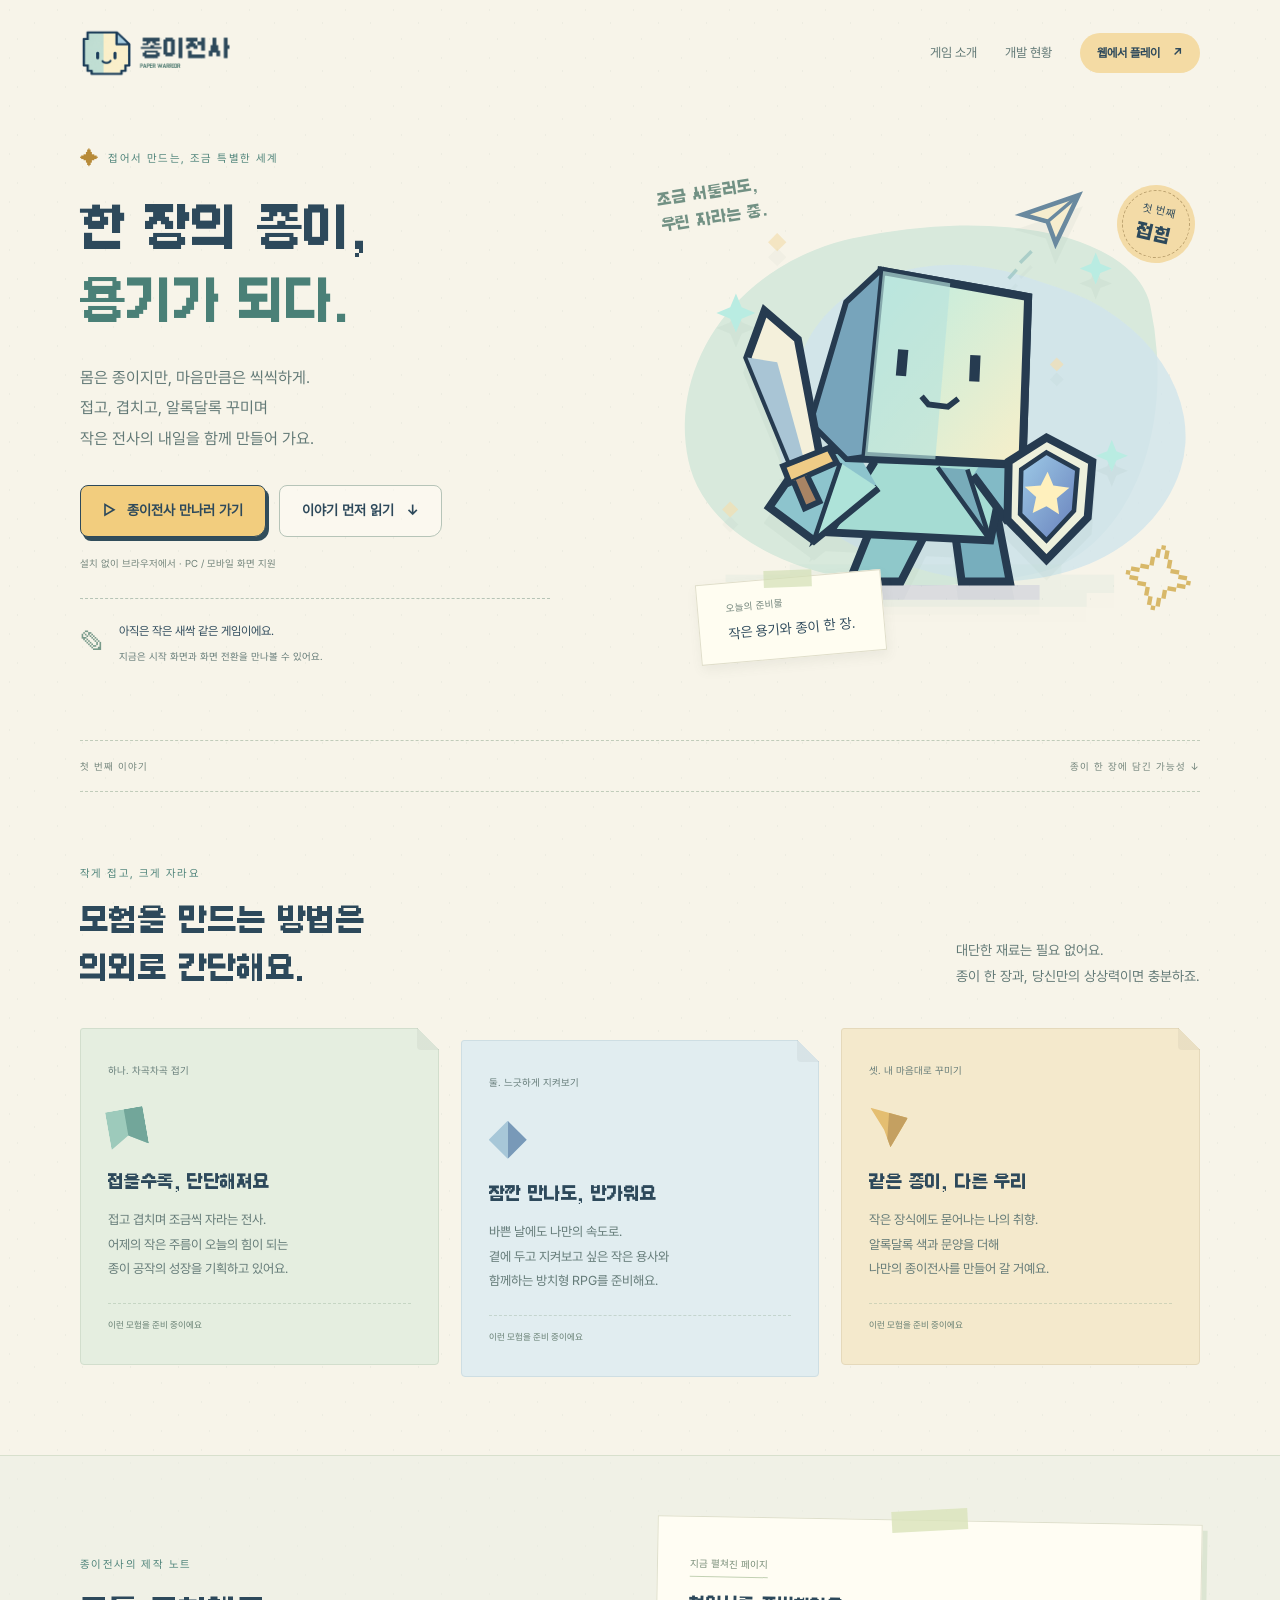
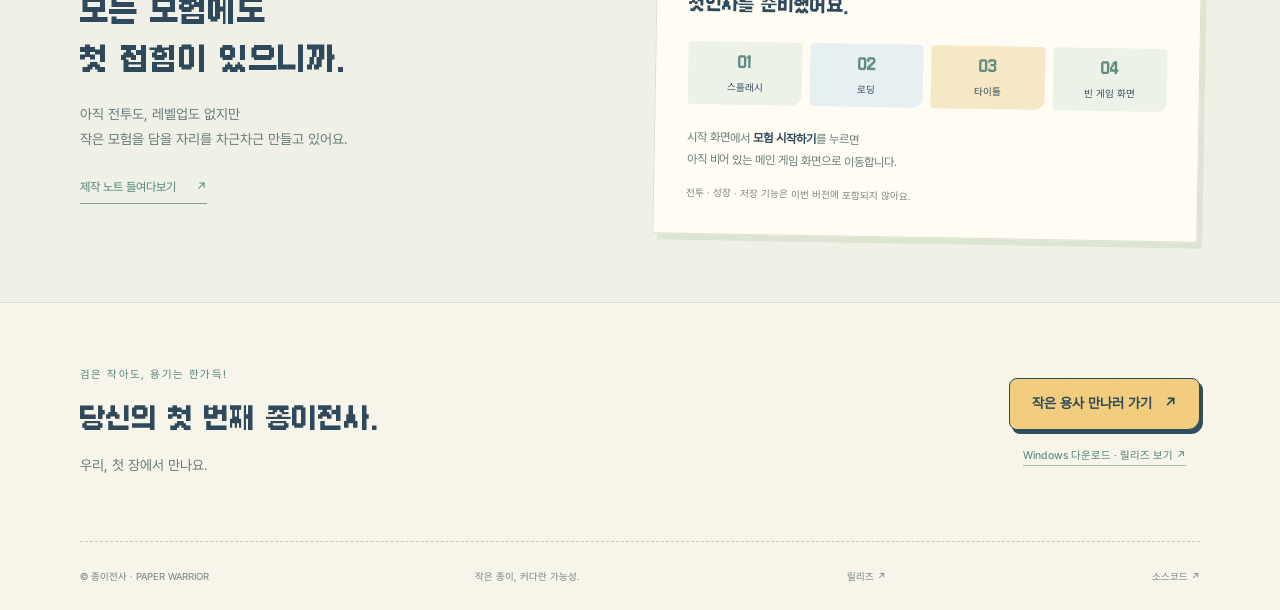
==== index.html @ 42afa76f "release: publish Paper Warrior v0.1.0 Co-authored-by: Copilot <223556219+Copilot@users.noreply.githu" ====
<!doctype html>
<html lang="ko">
<head>
  <meta charset="utf-8">
  <meta name="viewport" content="width=device-width, initial-scale=1">
  <meta name="description" content="한 장의 종이에서 시작되는 작은 전사의 커다란 모험. 웹 우선 방치형 RPG, 종이전사.">
  <meta name="theme-color" content="#f7f4e9">
  <title>종이전사 — 작은 종이, 커다란 모험</title>
  <link rel="icon" href="favicon.ico" sizes="any">
  <link rel="icon" href="assets/favicon_32.png" type="image/png" sizes="32x32">
  <link rel="apple-touch-icon" href="assets/apple_touch_icon.png">
  <link rel="stylesheet" href="site.css">
</head>
<body>
  <a class="skip-link" href="#main">본문으로 건너뛰기</a>
  <header class="site-header wrap">
    <a class="brand" href="./" aria-label="종이전사 홈">
      <img class="brand-logo" src="assets/logo_wordmark.png" width="704" height="224" alt="종이전사 · PAPER WARRIOR">
    </a>
    <nav aria-label="주 메뉴">
      <a href="#about">게임 소개</a>
      <a href="#development">개발 현황</a>
      <a class="button button-small button-outline" href="play.html">웹에서 플레이 <span aria-hidden="true">↗</span></a>
    </nav>
  </header>

  <main id="main">
    <section class="hero wrap" aria-labelledby="hero-title">
      <div class="hero-copy">
        <p class="eyebrow"><span class="paper-star" aria-hidden="true">✦</span> 접어서 만드는, 조금 특별한 세계</p>
        <h1 id="hero-title">한 장의 종이,<br><em>용기가 되다.</em></h1>
        <p class="hero-description">몸은 종이지만, 마음만큼은 씩씩하게.<br>접고, 겹치고, 알록달록 꾸미며<br>작은 전사의 내일을 함께 만들어 가요.</p>
        <div class="hero-actions">
          <a class="button button-primary" href="play.html"><span aria-hidden="true">▷</span> 종이전사 만나러 가기</a>
          <a class="button button-outline" href="#about">이야기 먼저 읽기 <span aria-hidden="true">↓</span></a>
        </div>
        <p class="micro-copy">설치 없이 브라우저에서 · PC / 모바일 화면 지원</p>
        <div class="prototype-callout">
          <span class="callout-symbol" aria-hidden="true">✎</span>
          <div><strong>아직은 작은 새싹 같은 게임이에요.</strong><p>지금은 시작 화면과 화면 전환을 만나볼 수 있어요.</p></div>
        </div>
      </div>

      <div class="hero-visual" aria-label="종이전사의 첫 번째 모험">
        <div class="paper-cloud cloud-mint" aria-hidden="true"></div>
        <div class="paper-cloud cloud-blue" aria-hidden="true"></div>
        <span class="hero-handwriting">조금 서툴러도,<br>우린 자라는 중.</span>
        <span class="chapter-sticker">첫 번째<br><strong>접힘</strong></span>
        <img class="hero-art" src="assets/warrior_key_art.svg" width="480" height="420" alt="작은 검과 별 방패를 든 민트색 종이전사" fetchpriority="high">
        <div class="warrior-note"><span>오늘의 준비물</span><strong>작은 용기와 종이 한 장.</strong></div>
        <span class="hero-scribble" aria-hidden="true">✧</span>
      </div>
    </section>

    <div class="chapter-divider wrap" aria-hidden="true"><span>첫 번째 이야기</span><span>종이 한 장에 담긴 가능성 ↓</span></div>

    <section class="section wrap" id="about" aria-labelledby="about-title">
      <div class="section-heading">
        <div><p class="eyebrow">작게 접고, 크게 자라요</p><h2 id="about-title">모험을 만드는 방법은<br>의외로 간단해요.</h2></div>
        <p>대단한 재료는 필요 없어요.<br>종이 한 장과, 당신만의 상상력이면 충분하죠.</p>
      </div>
      <div class="feature-grid">
        <article class="feature-card"><span class="feature-number">하나. 차곡차곡 접기</span><div class="fold-icon fold-one" aria-hidden="true"></div><h3>접을수록, 단단해져요</h3><p>접고 겹치며 조금씩 자라는 전사.<br>어제의 작은 주름이 오늘의 힘이 되는<br>종이 공작의 성장을 기획하고 있어요.</p><span class="planned-label">이런 모험을 준비 중이에요</span></article>
        <article class="feature-card"><span class="feature-number">둘. 느긋하게 지켜보기</span><div class="fold-icon fold-two" aria-hidden="true"></div><h3>잠깐 만나도, 반가워요</h3><p>바쁜 날에도 나만의 속도로.<br>곁에 두고 지켜보고 싶은 작은 용사와<br>함께하는 방치형 RPG를 준비해요.</p><span class="planned-label">이런 모험을 준비 중이에요</span></article>
        <article class="feature-card"><span class="feature-number">셋. 내 마음대로 꾸미기</span><div class="fold-icon fold-three" aria-hidden="true"></div><h3>같은 종이, 다른 우리</h3><p>작은 장식에도 묻어나는 나의 취향.<br>알록달록 색과 문양을 더해<br>나만의 종이전사를 만들어 갈 거예요.</p><span class="planned-label">이런 모험을 준비 중이에요</span></article>
      </div>
    </section>

    <section class="development-section" id="development" aria-labelledby="development-title">
      <div class="wrap development-grid">
        <div><p class="eyebrow">종이전사의 제작 노트</p><h2 id="development-title">모든 모험에도<br>첫 접힘이 있으니까.</h2><p class="muted">아직 전투도, 레벨업도 없지만<br>작은 모험을 담을 자리를 차근차근 만들고 있어요.</p><a class="text-link" href="https://github.com/socra710/paper_warrior">제작 노트 들여다보기 <span aria-hidden="true">↗</span></a></div>
        <div class="development-card">
          <span class="small-tag">지금 펼쳐진 페이지</span>
          <h3>첫인사를 준비했어요.</h3>
          <ol class="screen-flow"><li><span>01</span>스플래시</li><li><span>02</span>로딩</li><li><span>03</span>타이틀</li><li><span>04</span>빈 게임 화면</li></ol>
          <p>시작 화면에서 <strong>모험 시작하기</strong>를 누르면<br>아직 비어 있는 메인 게임 화면으로 이동합니다.</p>
          <p class="development-note">전투 · 성장 · 저장 기능은 이번 버전에 포함되지 않아요.</p>
        </div>
      </div>
    </section>

    <section class="closing wrap" aria-labelledby="closing-title">
      <div><p class="eyebrow">검은 작아도, 용기는 한가득!</p><h2 id="closing-title">당신의 첫 번째 종이전사.</h2><p class="muted">우리, 첫 장에서 만나요.</p></div>
      <div class="closing-actions"><a class="button button-primary" href="play.html">작은 용사 만나러 가기 <span aria-hidden="true">↗</span></a><a class="download-link" href="https://github.com/socra710/paper_warrior_releases/releases">Windows 다운로드 · 릴리즈 보기 ↗</a></div>
    </section>
  </main>
  <footer class="site-footer wrap"><span>© 종이전사 · PAPER WARRIOR</span><span>작은 종이, 커다란 가능성.</span><a href="https://github.com/socra710/paper_warrior_releases/releases">릴리즈 <span aria-hidden="true">↗</span></a><a href="https://github.com/socra710/paper_warrior">소스코드 <span aria-hidden="true">↗</span></a></footer>
</body>
</html>
---- site.css ----
@font-face {
  font-family: Pretendard;
  src: url("assets/Pretendard-Regular.otf") format("opentype");
  font-display: swap;
}

@font-face {
  font-family: Galmuri;
  src: url("assets/Galmuri11-Bold.ttf") format("truetype");
  font-display: swap;
}

:root {
  color-scheme: light;
  --background: #f7f4e9;
  --surface: #fffdf5;
  --line: #cfdbcd;
  --ink: #2d495b;
  --mint: #4a8077;
  --mint-paper: #cce4d8;
  --sky: #d3e6ee;
  --honey: #f2cd7e;
  --muted: #627976;
  --faint: #71837a;
}

* { box-sizing: border-box; }
html { scroll-behavior: smooth; scroll-padding-top: 32px; }
body { margin: 0; background-color: var(--background); background-image: url("data:image/svg+xml,%3Csvg xmlns='http://www.w3.org/2000/svg' width='48' height='48'%3E%3Cpath d='M9 10h1m24 13h1M17 39h1' stroke='%237b9585' stroke-opacity='.16'/%3E%3C/svg%3E"); color: var(--ink); font: 15px/1.8 Pretendard, sans-serif; }
a { color: inherit; text-decoration: none; }
button { font: inherit; }
a, button { -webkit-tap-highlight-color: transparent; }
a:focus-visible, button:focus-visible { outline: 3px solid #477c83; outline-offset: 5px; }
img { display: block; max-width: 100%; }
h1, h2, h3, p { margin: 0; }
h1, h2, .brand strong { font-family: Galmuri, monospace; font-weight: normal; }
em { color: var(--mint); font-style: normal; }
strong { font-weight: 600; }
.wrap { width: min(1120px, calc(100% - 64px)); margin-inline: auto; }
.skip-link { position: absolute; top: -80px; left: 16px; z-index: 20; padding: 8px 16px; background: var(--honey); color: var(--ink); }
.skip-link:focus { top: 8px; }
.site-header { min-height: 106px; display: flex; justify-content: space-between; align-items: center; gap: 24px; }
.brand { display: inline-flex; align-items: center; gap: 11px; line-height: 1.4; }
.brand-logo { width: 166px; height: auto; }
.brand-mark { width: 43px; height: 45px; display: grid; place-items: center; background: #d2e8dd; border-radius: 12px 3px 12px 3px; transform: rotate(-7deg); }
.brand-mark svg { width: 37px; height: 37px; }
.brand strong { display: block; font-size: 22px; letter-spacing: -.5px; }
.brand small { display: block; font-size: 8px; color: var(--muted); letter-spacing: 2px; margin-top: 5px; }
nav { display: flex; align-items: center; gap: 28px; font-size: 13px; color: var(--muted); }
nav a:hover, .text-link:hover, .site-footer a:hover { color: var(--ink); }
.button { display: inline-flex; justify-content: center; align-items: center; gap: 12px; min-height: 52px; padding: 12px 22px; border: 1.5px solid var(--ink); border-radius: 8px 8px 12px 8px; font-size: 14px; font-weight: 600; line-height: 1.5; transition: background .16s, transform .16s; }
.button:hover { transform: translateY(-2px) rotate(-1deg); }
.button-primary { background: var(--honey); color: var(--ink); box-shadow: 3px 4px 0 #314d5b; }
.button-primary:hover { background: #ffdfa0; }
.button-outline { border-color: #b6c4b8; background: #fffdf580; color: var(--ink); }
.button-outline:hover { background: #e7eee0; }
.button-small { min-height: 40px; padding: 9px 16px; font-size: 12px; background: #f4dba4; border-color: transparent; box-shadow: none; border-radius: 24px; }
.hero { min-height: 634px; display: grid; grid-template-columns: 1fr 1.06fr; align-items: center; gap: 52px; padding-block: 36px 68px; }
.eyebrow { color: var(--mint); font-size: 11px; letter-spacing: 1.4px; display: flex; align-items: center; gap: 8px; line-height: 1.8; }
.paper-star { color: #b78a38; font-size: 19px; line-height: 1; }
.status-dot { display: inline-block; flex: 0 0 5px; width: 5px; height: 5px; background: var(--mint); }
h1 { margin-top: 24px; font-size: clamp(35px, 3.8vw, 52px); line-height: 1.5; letter-spacing: -2px; }
.hero-description { margin-top: 24px; color: var(--muted); font-size: 16px; line-height: 1.9; }
.hero-actions { display: flex; gap: 13px; margin-top: 31px; flex-wrap: wrap; }
.micro-copy { color: var(--faint); font-size: 10px; margin-top: 17px; }
.prototype-callout { display: flex; align-items: center; gap: 13px; border-top: 1px dashed #b6c4b6; padding: 18px 0 0; margin-top: 26px; max-width: 470px; }
.callout-symbol { font-size: 26px; color: #799b8b; }
.prototype-callout strong { font-size: 12px; font-weight: 400; }
.prototype-callout p { font-size: 10px; color: var(--muted); margin-top: 3px; }
.hero-visual { position: relative; min-height: 490px; display: flex; align-items: center; justify-content: center; isolation: isolate; }
.paper-cloud { position: absolute; z-index: -1; }
.cloud-mint { width: 88%; height: 73%; top: 14%; left: 6%; background: #d8e9dc; border-radius: 43% 57% 35% 65% / 50% 35% 65% 50%; transform: rotate(-12deg); }
.cloud-blue { width: 72%; height: 62%; top: 23%; right: 3%; background: #d1e5ed; border-radius: 52% 48% 62% 38%; transform: rotate(18deg); opacity: .8; }
.hero-art { position: relative; width: 108%; max-width: 560px; height: auto; filter: drop-shadow(0 15px 0 #708f7910); margin-top: 20px; }
.hero-handwriting { position: absolute; top: 23px; left: 9px; font-family: Galmuri, monospace; font-size: 15px; color: #729184; transform: rotate(-9deg); line-height: 1.7; }
.chapter-sticker { position: absolute; z-index: 1; right: 5px; top: 28px; width: 78px; height: 78px; border-radius: 50%; background: #f3dba7; outline: 1px dashed #bca26f; outline-offset: -6px; display: flex; flex-direction: column; align-items: center; justify-content: center; font-size: 11px; line-height: 1.6; transform: rotate(13deg); }
.chapter-sticker strong { font: 18px Galmuri, monospace; margin-top: 2px; }
.warrior-note { position: absolute; bottom: -1px; left: 48px; background: #fffdf1; padding: 15px 28px; box-shadow: 1px 5px 12px #64705e15; transform: rotate(-5deg); border: 1px solid #e0decb; }
.warrior-note::before { content: ""; position: absolute; top: -8px; left: calc(50% - 24px); width: 48px; height: 17px; background: #d2dfb6b0; transform: rotate(3deg); }
.warrior-note span { display: block; font-size: 10px; color: var(--faint); margin-bottom: 4px; }
.warrior-note strong { font-size: 14px; font-weight: 400; }
.hero-scribble { position: absolute; bottom: 13px; right: 5px; font-size: 70px; color: #d8b869; transform: rotate(10deg); }
.chapter-divider { display: flex; justify-content: space-between; padding-block: 16px; border-block: 1px dashed #c1ccba; color: var(--faint); font-size: 10px; letter-spacing: 1px; }
.section { padding-block: 72px 90px; }
.section-heading { display: flex; justify-content: space-between; align-items: end; gap: 30px; margin-bottom: 35px; }
h2 { font-size: 30px; line-height: 1.6; margin-top: 13px; letter-spacing: -1px; }
.section-heading > p { font-size: 14px; color: var(--muted); padding-bottom: 4px; }
.feature-grid { display: grid; grid-template-columns: repeat(3, 1fr); gap: 22px; }
.feature-card { position: relative; padding: 27px; background: #e5eee0; border: 1px solid #d2decd; border-radius: 3px 22px 4px 4px; }
.feature-card:nth-child(2) { background: #e1edf0; border-color: #cedee3; transform: translateY(12px); }
.feature-card:nth-child(3) { background: #f4e9cc; border-color: #e5d9bb; }
.feature-card::after { content: ""; position: absolute; right: -1px; top: -1px; width: 22px; height: 22px; background: linear-gradient(45deg, #0000000b 50%, var(--background) 51%); border-radius: 0 0 0 4px; }
.feature-number { font-size: 10px; color: var(--muted); }
.fold-icon { width: 38px; height: 38px; margin: 26px 0 22px; background: #9dcabb; clip-path: polygon(0 0, 100% 0, 100% 100%, 50% 70%, 0 100%); box-shadow: inset -19px 0 0 #72a69a; transform: rotate(-10deg); }
.fold-two { background: #a7c7d8; box-shadow: inset -19px 0 0 #7899b8; clip-path: polygon(50% 0, 100% 50%, 50% 100%, 0 50%); transform: rotate(0); }
.fold-three { background: #e4be71; box-shadow: inset -19px 0 0 #c4a061; clip-path: polygon(0 0, 100% 20%, 60% 100%, 40% 55%); transform: rotate(4deg); }
h3 { font-family: Galmuri, monospace; font-size: 17px; font-weight: normal; line-height: 1.6; letter-spacing: -.6px; }
.feature-card p { color: var(--muted); font-size: 13px; line-height: 1.9; margin-top: 12px; }
.planned-label { display: inline-block; font-size: 9px; color: #647d70; border-top: 1px dashed #93ad9460; padding-top: 13px; margin-top: 21px; width: 100%; }
.development-section { padding-block: 64px; background: #eaf0e480; border-block: 1px solid #d8e0cd; }
.development-grid { display: grid; grid-template-columns: 1fr 1.1fr; gap: 80px; align-items: center; }
.muted { color: var(--muted); font-size: 14px; margin-top: 18px; }
.text-link { display: inline-flex; gap: 20px; font-size: 12px; margin-top: 25px; padding-bottom: 4px; border-bottom: 1px solid #819f8b; color: var(--mint); }
.development-card { position: relative; background: #fffdf3; border: 1px solid #dedfcc; padding: 32px; box-shadow: 5px 6px 0 #dce5d2; transform: rotate(1deg); }
.development-card::before { content: ""; position: absolute; width: 76px; height: 21px; top: -11px; left: calc(50% - 38px); background: #d9e3bac9; transform: rotate(-4deg); }
.small-tag { display: inline-block; color: #748a74; font-size: 10px; margin-bottom: 14px; border-bottom: 1px solid #c2d1b3; padding-bottom: 4px; }
.screen-flow { list-style: none; margin: 23px 0; padding: 0; display: grid; grid-template-columns: repeat(4, 1fr); gap: 8px; }
.screen-flow li { font-size: 10px; text-align: center; background: #edf2e8; padding: 11px 3px 9px; border-radius: 4px 4px 10px 4px; }
.screen-flow li:nth-child(2) { background: #e6eff1; }
.screen-flow li:nth-child(3) { background: #f6e8c6; }
.screen-flow span { display: block; font: 14px Galmuri, monospace; color: #618c80; margin-bottom: 7px; }
.development-card p { color: var(--muted); font-size: 12px; }
.development-card p strong { color: var(--ink); }
.development-card .development-note { color: #778273; font-size: 10px; margin-top: 13px; }
.closing { display: flex; justify-content: space-between; gap: 30px; align-items: center; padding-block: 62px; }
.closing h2 { font-size: 27px; }
.closing .muted { margin-top: 12px; }
.closing-actions { display: flex; flex-direction: column; align-items: center; gap: 16px; }
.download-link { color: var(--mint); font-size: 11px; border-bottom: 1px solid #a9bdab; }
.site-footer { display: flex; justify-content: space-between; gap: 20px; border-top: 1px dashed #c1ccba; padding-block: 25px; font-size: 10px; color: var(--faint); }

@media (max-width: 900px) {
  .wrap { width: calc(100% - 40px); }
  .hero { gap: 26px; grid-template-columns: 1.1fr 1fr; min-height: 600px; }
  h1 { font-size: 36px; }
  .hero-description { font-size: 15px; }
  .hero-actions .button { font-size: 12px; padding-inline: 15px; }
  .hero-visual { min-height: 400px; }
  .hero-handwriting { font-size: 12px; top: 18px; }
  .chapter-sticker { width: 62px; height: 62px; right: 0; font-size: 9px; }
  .chapter-sticker strong { font-size: 15px; }
  .warrior-note { left: 12px; bottom: 18px; padding: 12px 20px; }
  .warrior-note strong { font-size: 11px; }
  .hero-scribble { right: -2px; font-size: 50px; bottom: 10px; }
  .section-heading { display: block; }
  .section-heading > p { margin-top: 20px; }
  .feature-card { padding: 21px; }
  .feature-card p { font-size: 12px; }
  .development-grid { gap: 40px; }
}

@media (max-width: 640px) {
  .site-header { min-height: 84px; gap: 12px; }
  .brand { gap: 9px; }
  .brand-logo { width: 140px; }
  .brand strong { font-size: 18px; }
  .brand-mark { width: 36px; height: 39px; }
  .brand-mark svg { width: 31px; height: 31px; }
  .brand small { font-size: 7px; letter-spacing: 1.2px; }
  nav { gap: 0; }
  .site-header nav > a:not(.button) { display: none; }
  .button-small { font-size: 10px; padding-inline: 12px; }
  .hero { display: flex; flex-direction: column; align-items: stretch; padding-block: 33px 28px; gap: 23px; }
  h1 { font-size: clamp(32px, 8.5vw, 46px); letter-spacing: -1.5px; margin-top: 20px; }
  .hero-description { font-size: 15px; margin-top: 20px; }
  .hero-actions { margin-top: 26px; gap: 11px; }
  .hero-actions .button { min-height: 47px; font-size: 12px; padding-inline: 13px; }
  .prototype-callout { margin-top: 25px; padding-top: 15px; }
  .hero-visual { width: 100%; min-height: 380px; max-width: 440px; margin-inline: auto; }
  .hero-art { max-width: 430px; margin-top: 5px; width: 100%; }
  .hero-handwriting { top: 5px; font-size: 12px; }
  .chapter-sticker { top: 8px; right: 7px; }
  .warrior-note { left: 13px; bottom: 12px; }
  .hero-scribble { right: 10px; bottom: 0; }
  .chapter-divider { font-size: 9px; letter-spacing: 0; }
  .section { padding-block: 42px 45px; }
  h2 { font-size: 24px; }
  .section-heading > p { font-size: 13px; }
  .feature-grid { grid-template-columns: 1fr; gap: 15px; }
  .feature-card { padding: 25px; }
  .feature-card:nth-child(2) { transform: none; }
  .fold-icon { margin-block: 24px 20px; }
  .feature-card p { font-size: 14px; }
  .development-section { padding-block: 42px; }
  .development-grid { grid-template-columns: 1fr; gap: 35px; }
  .development-card { padding: 25px 20px; transform: none; }
  .closing { align-items: start; flex-direction: column; padding-block: 42px; }
  .closing h2 { font-size: 23px; }
  .site-footer { flex-wrap: wrap; font-size: 9px; gap: 8px 20px; }
  .site-footer > span:nth-child(2) { display: none; }
}

@media (prefers-reduced-motion: reduce) {
  html { scroll-behavior: auto; }
  .button { transition: none; }
}
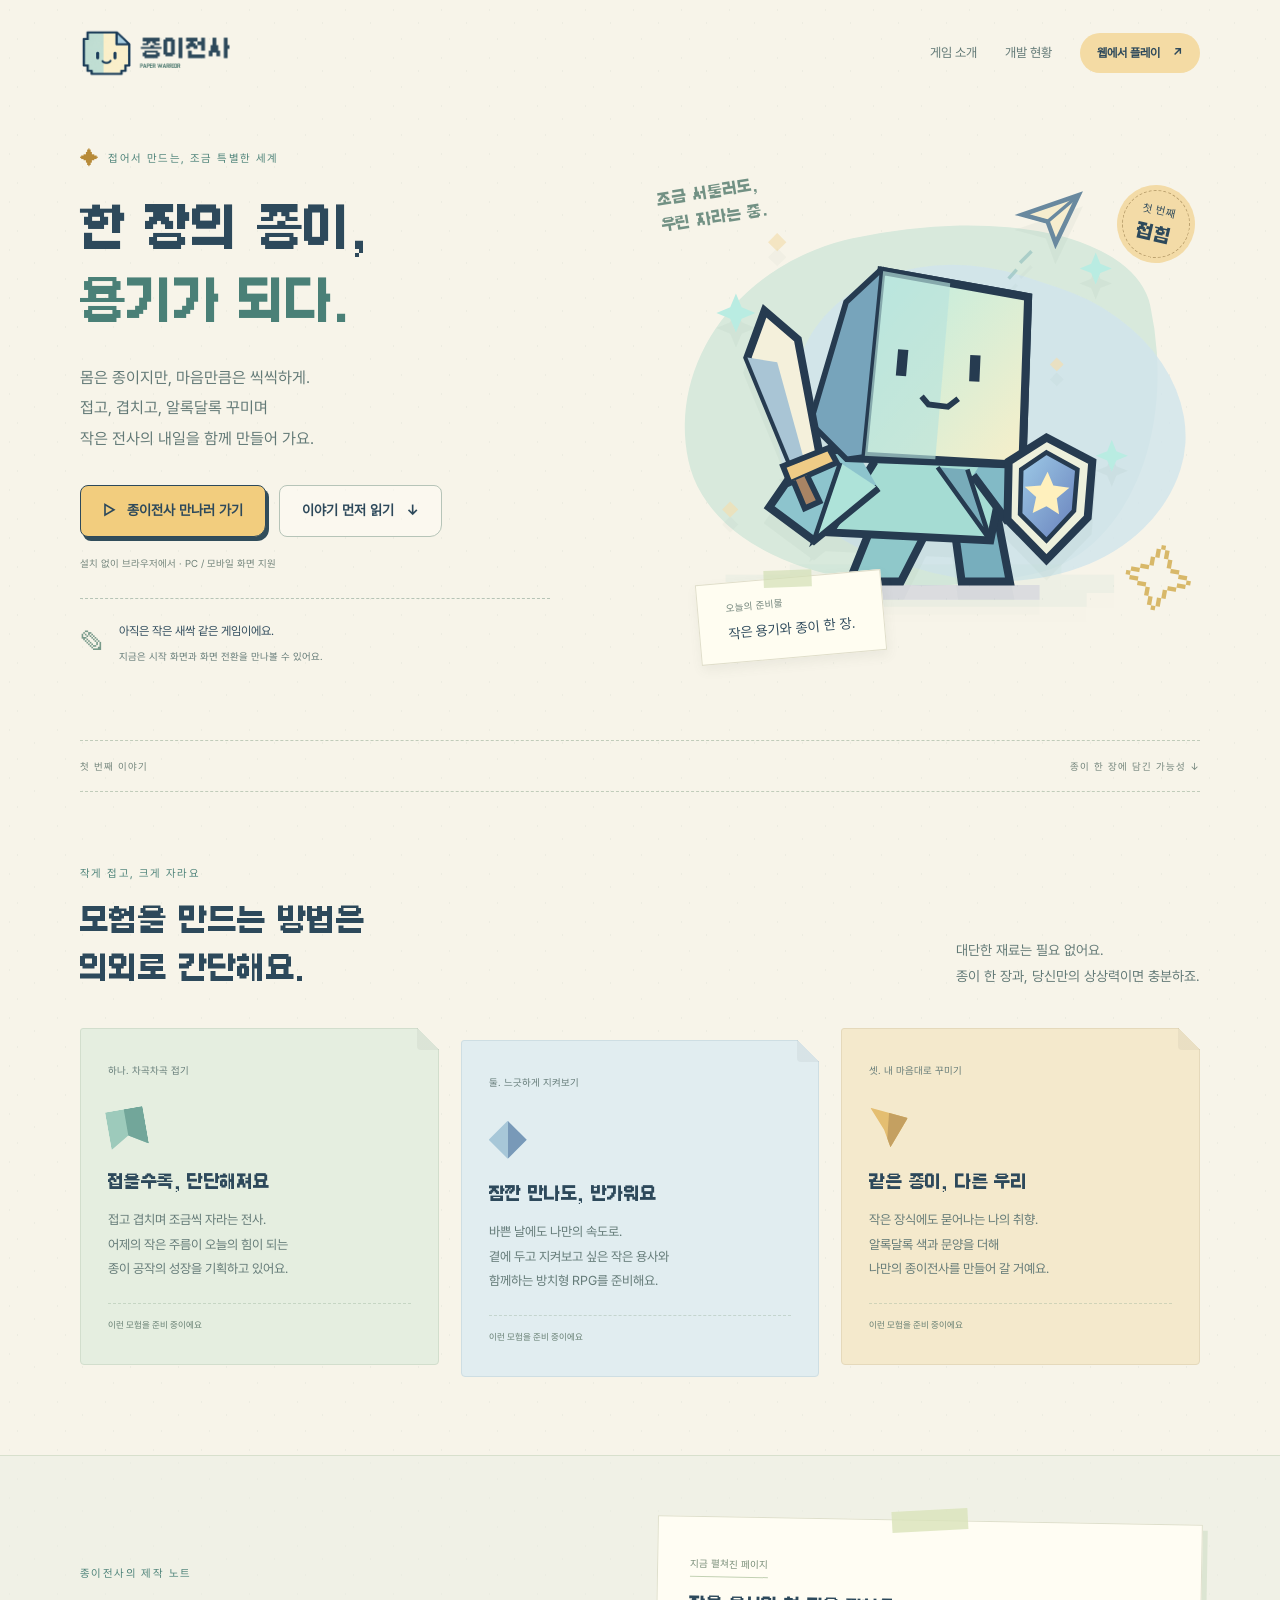
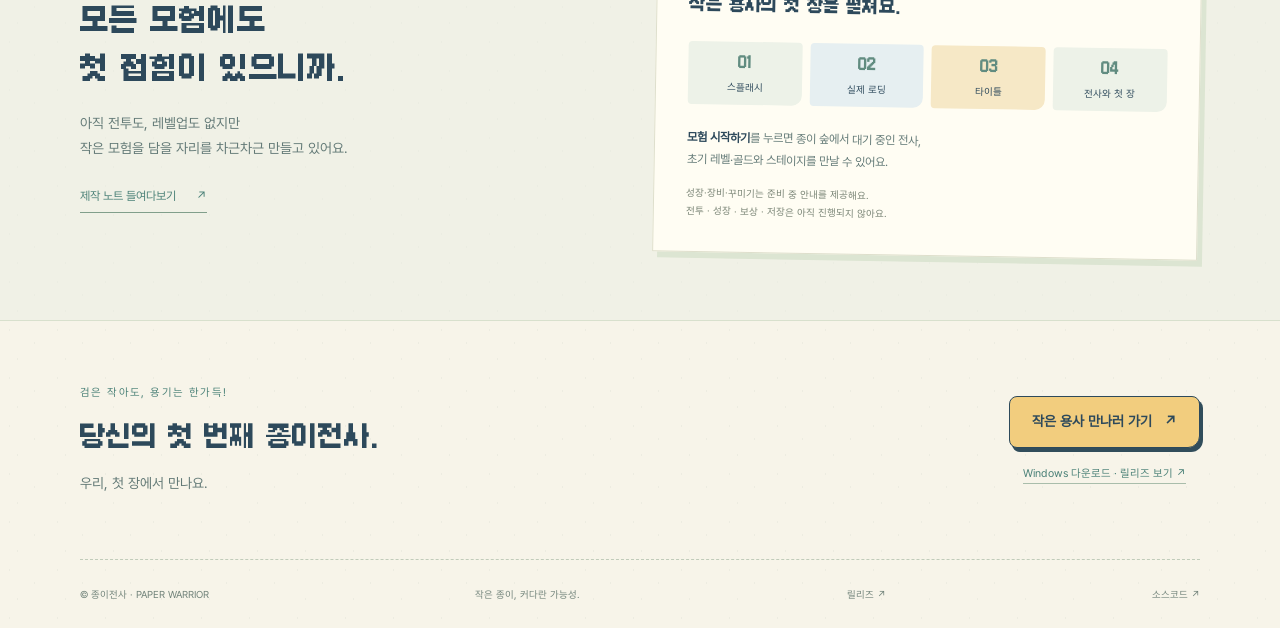
==== commit 348b5477: "release: publish Paper Warrior v0.2.0 Co-authored-by: Copilot <223556219+Copilot@users.noreply.githu" ====
--- a/index.html
+++ b/index.html
@@ -71,10 +71,10 @@
         <div><p class="eyebrow">종이전사의 제작 노트</p><h2 id="development-title">모든 모험에도<br>첫 접힘이 있으니까.</h2><p class="muted">아직 전투도, 레벨업도 없지만<br>작은 모험을 담을 자리를 차근차근 만들고 있어요.</p><a class="text-link" href="https://github.com/socra710/paper_warrior">제작 노트 들여다보기 <span aria-hidden="true">↗</span></a></div>
         <div class="development-card">
           <span class="small-tag">지금 펼쳐진 페이지</span>
-          <h3>첫인사를 준비했어요.</h3>
-          <ol class="screen-flow"><li><span>01</span>스플래시</li><li><span>02</span>로딩</li><li><span>03</span>타이틀</li><li><span>04</span>빈 게임 화면</li></ol>
-          <p>시작 화면에서 <strong>모험 시작하기</strong>를 누르면<br>아직 비어 있는 메인 게임 화면으로 이동합니다.</p>
-          <p class="development-note">전투 · 성장 · 저장 기능은 이번 버전에 포함되지 않아요.</p>
+          <h3>작은 용사의 첫 장을 펼쳐요.</h3>
+          <ol class="screen-flow"><li><span>01</span>스플래시</li><li><span>02</span>실제 로딩</li><li><span>03</span>타이틀</li><li><span>04</span>전사와 첫 장</li></ol>
+          <p><strong>모험 시작하기</strong>를 누르면 종이 숲에서 대기 중인 전사,<br>초기 레벨·골드와 스테이지를 만날 수 있어요.</p>
+          <p class="development-note">성장·장비·꾸미기는 준비 중 안내를 제공해요.<br>전투 · 성장 · 보상 · 저장은 아직 진행되지 않아요.</p>
         </div>
       </div>
     </section>
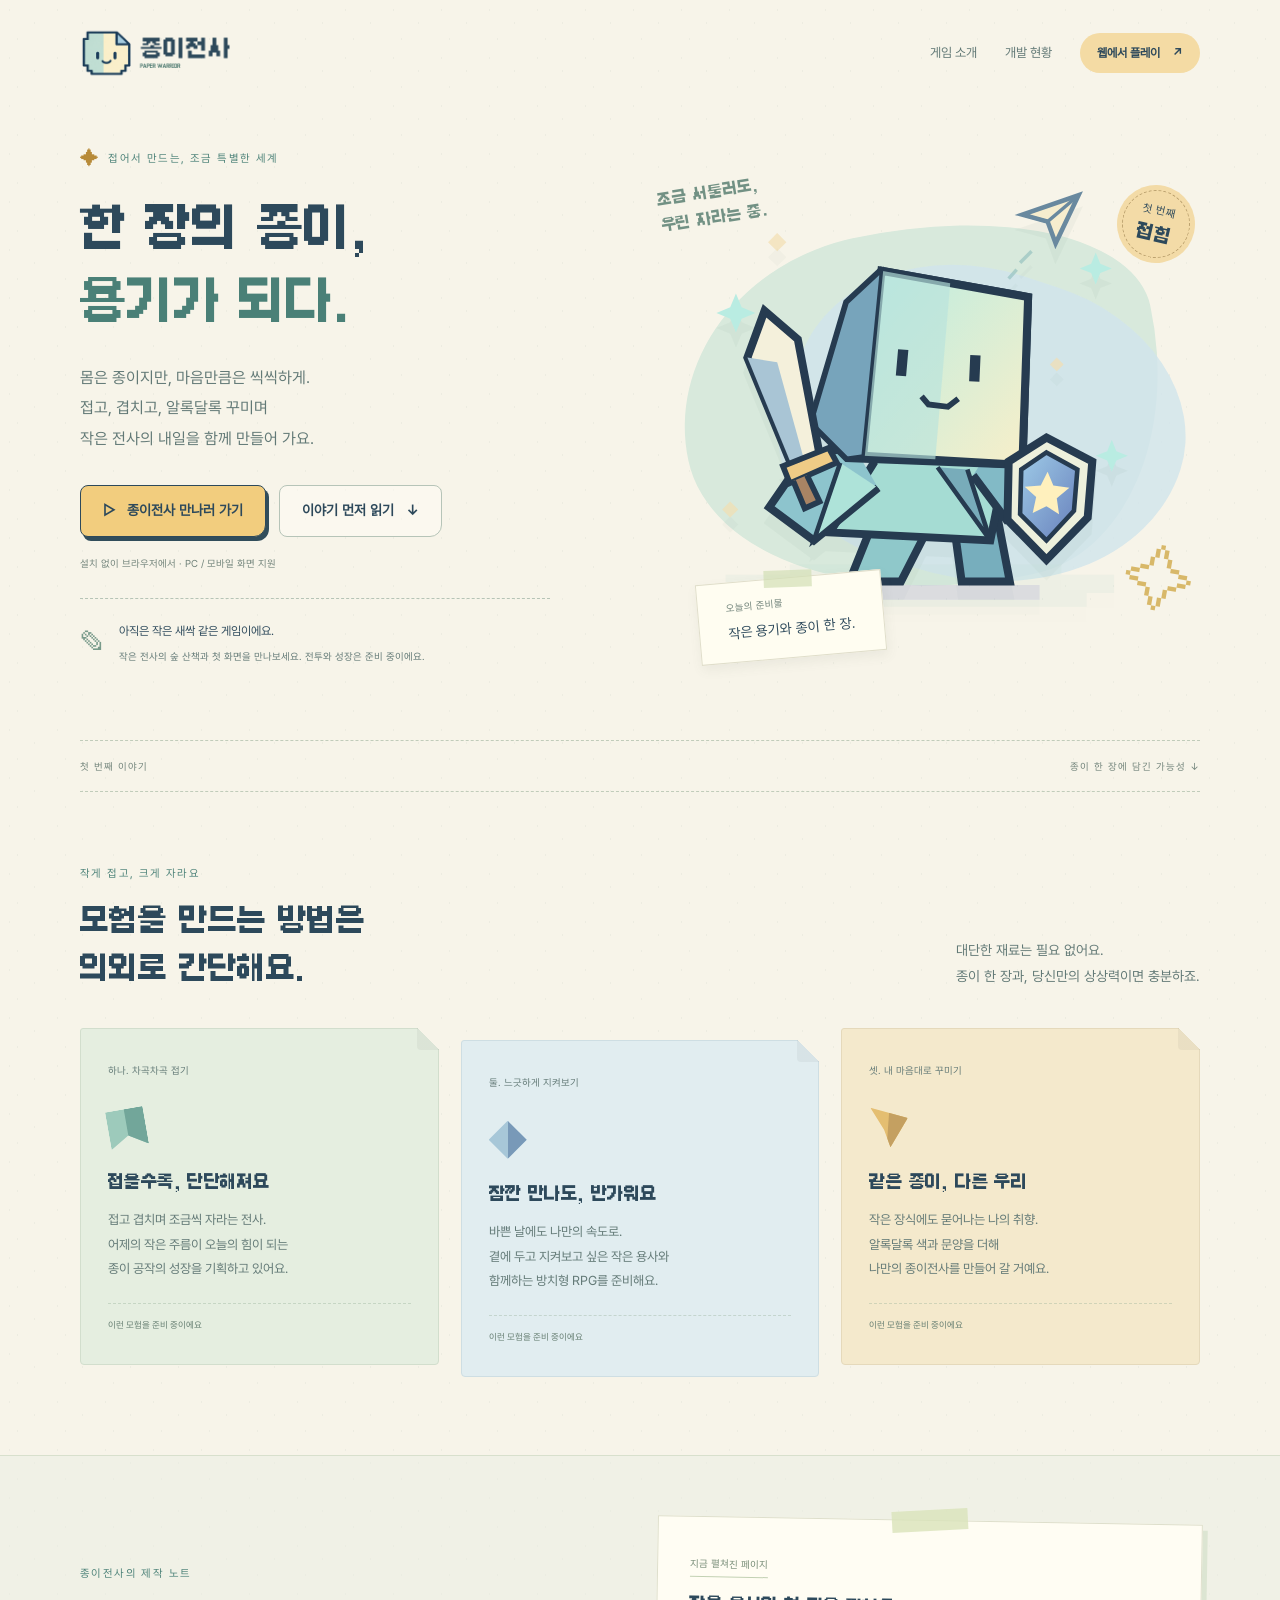
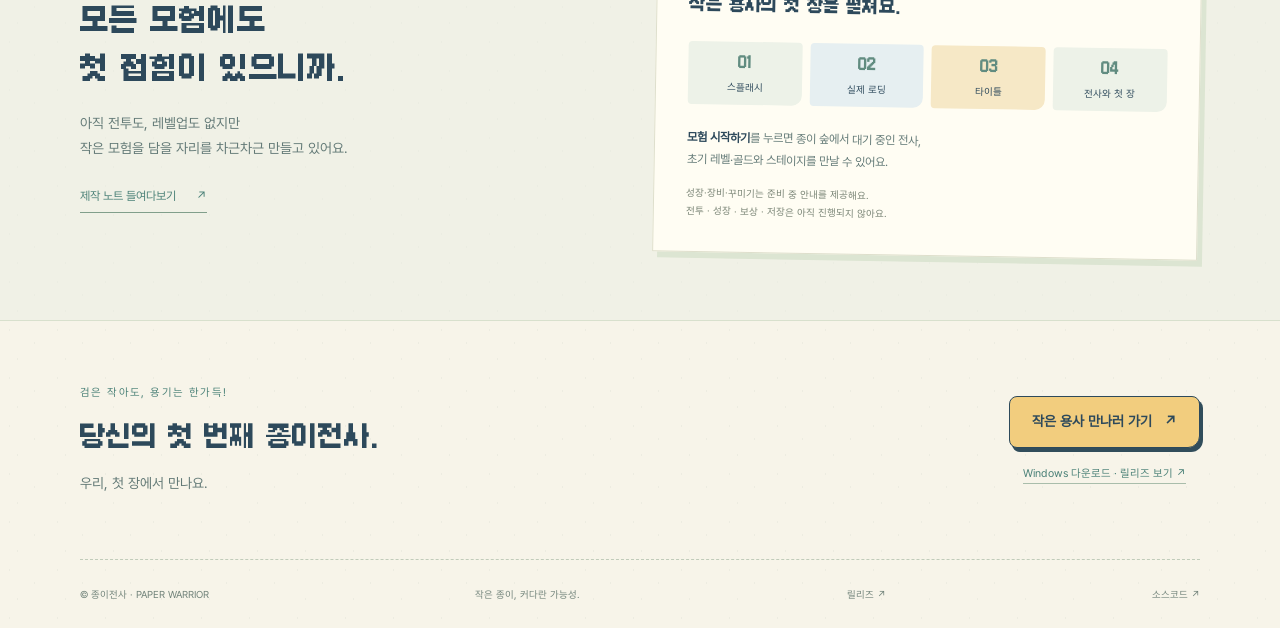
==== commit 4d404bc1: "release: publish Paper Warrior v0.3.0 Co-authored-by: Copilot <223556219+Copilot@users.noreply.githu" ====
--- a/index.html
+++ b/index.html
@@ -37,7 +37,7 @@
         <p class="micro-copy">설치 없이 브라우저에서 · PC / 모바일 화면 지원</p>
         <div class="prototype-callout">
           <span class="callout-symbol" aria-hidden="true">✎</span>
-          <div><strong>아직은 작은 새싹 같은 게임이에요.</strong><p>지금은 시작 화면과 화면 전환을 만나볼 수 있어요.</p></div>
+          <div><strong>아직은 작은 새싹 같은 게임이에요.</strong><p>작은 전사의 숲 산책과 첫 화면을 만나보세요. 전투와 성장은 준비 중이에요.</p></div>
         </div>
       </div>
 
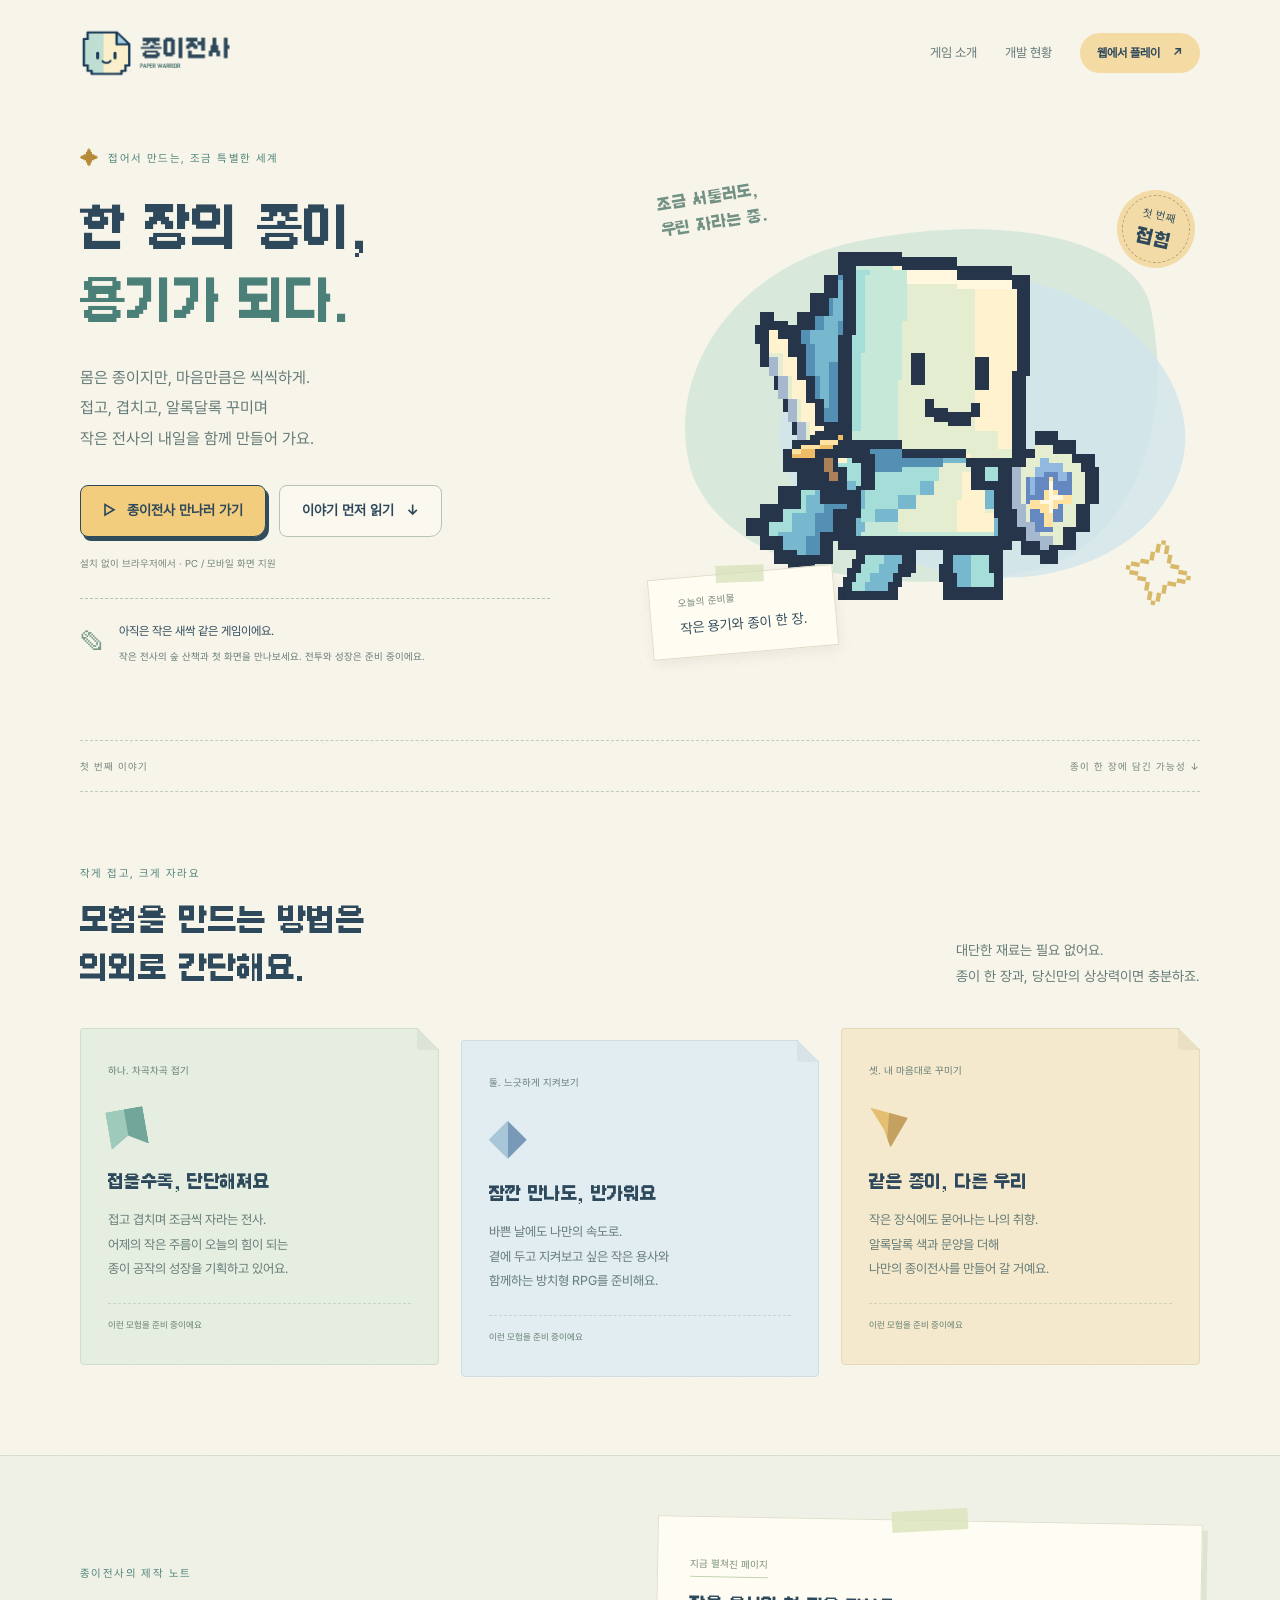
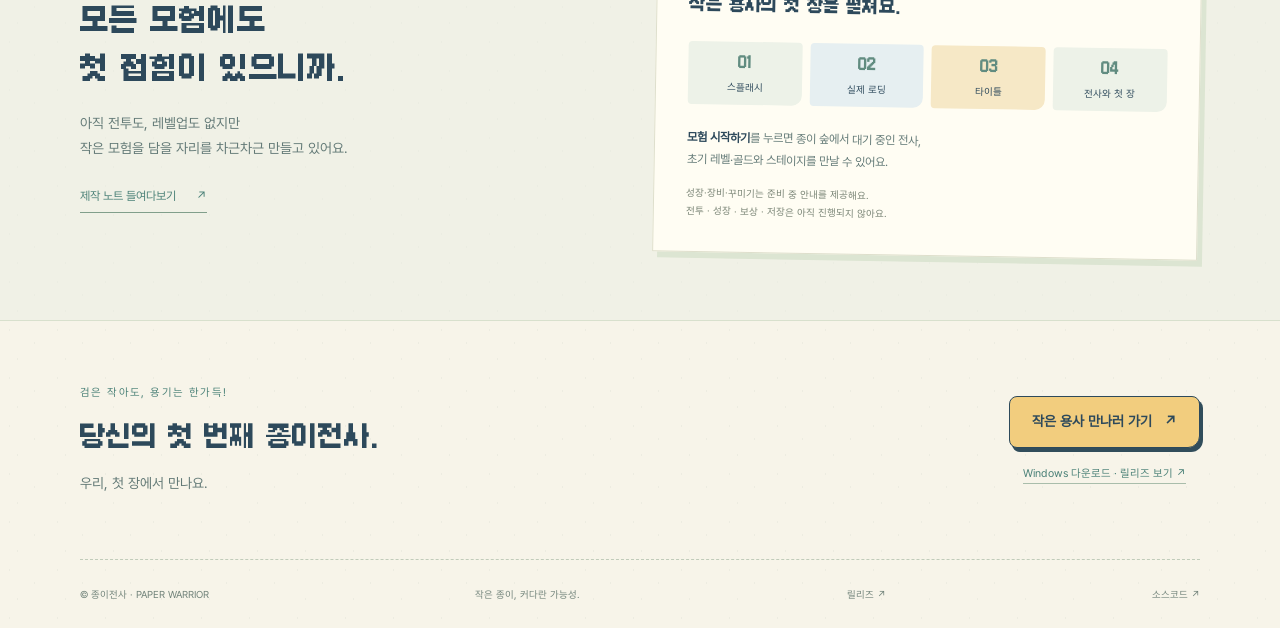
==== commit 06009f83: "release: publish Paper Warrior v0.4.1 Co-authored-by: Copilot <223556219+Copilot@users.noreply.githu" ====
--- a/index.html
+++ b/index.html
@@ -9,7 +9,7 @@
   <link rel="icon" href="favicon.ico" sizes="any">
   <link rel="icon" href="assets/favicon_32.png" type="image/png" sizes="32x32">
   <link rel="apple-touch-icon" href="assets/apple_touch_icon.png">
-  <link rel="stylesheet" href="site.css">
+  <link rel="stylesheet" href="site.css?v=8e01fab6689779d3">
 </head>
 <body>
   <a class="skip-link" href="#main">본문으로 건너뛰기</a>
@@ -46,7 +46,7 @@
         <div class="paper-cloud cloud-blue" aria-hidden="true"></div>
         <span class="hero-handwriting">조금 서툴러도,<br>우린 자라는 중.</span>
         <span class="chapter-sticker">첫 번째<br><strong>접힘</strong></span>
-        <img class="hero-art" src="assets/warrior_key_art.svg" width="480" height="420" alt="작은 검과 별 방패를 든 민트색 종이전사" fetchpriority="high">
+        <div class="hero-art"><img class="hero-sprite" src="assets/concept_idle_walk_run.png?v=cad85f3a09a4b520" width="1536" height="96" alt="작은 검과 별 방패를 든 종이전사" fetchpriority="high"></div>
         <div class="warrior-note"><span>오늘의 준비물</span><strong>작은 용기와 종이 한 장.</strong></div>
         <span class="hero-scribble" aria-hidden="true">✧</span>
       </div>
--- a/site.css
+++ b/site.css
@@ -71,11 +71,12 @@
 .paper-cloud { position: absolute; z-index: -1; }
 .cloud-mint { width: 88%; height: 73%; top: 14%; left: 6%; background: #d8e9dc; border-radius: 43% 57% 35% 65% / 50% 35% 65% 50%; transform: rotate(-12deg); }
 .cloud-blue { width: 72%; height: 62%; top: 23%; right: 3%; background: #d1e5ed; border-radius: 52% 48% 62% 38%; transform: rotate(18deg); opacity: .8; }
-.hero-art { position: relative; width: 108%; max-width: 560px; height: auto; filter: drop-shadow(0 15px 0 #708f7910); margin-top: 20px; }
+.hero-art { position: relative; width: 100%; max-width: 440px; aspect-ratio: 1; overflow: hidden; margin-top: 20px; }
+.hero-sprite { width: 1600%; max-width: none; height: auto; image-rendering: pixelated; }
 .hero-handwriting { position: absolute; top: 23px; left: 9px; font-family: Galmuri, monospace; font-size: 15px; color: #729184; transform: rotate(-9deg); line-height: 1.7; }
 .chapter-sticker { position: absolute; z-index: 1; right: 5px; top: 28px; width: 78px; height: 78px; border-radius: 50%; background: #f3dba7; outline: 1px dashed #bca26f; outline-offset: -6px; display: flex; flex-direction: column; align-items: center; justify-content: center; font-size: 11px; line-height: 1.6; transform: rotate(13deg); }
 .chapter-sticker strong { font: 18px Galmuri, monospace; margin-top: 2px; }
-.warrior-note { position: absolute; bottom: -1px; left: 48px; background: #fffdf1; padding: 15px 28px; box-shadow: 1px 5px 12px #64705e15; transform: rotate(-5deg); border: 1px solid #e0decb; }
+.warrior-note { position: absolute; bottom: -1px; left: 0; background: #fffdf1; padding: 15px 28px; box-shadow: 1px 5px 12px #64705e15; transform: rotate(-5deg); border: 1px solid #e0decb; }
 .warrior-note::before { content: ""; position: absolute; top: -8px; left: calc(50% - 24px); width: 48px; height: 17px; background: #d2dfb6b0; transform: rotate(3deg); }
 .warrior-note span { display: block; font-size: 10px; color: var(--faint); margin-bottom: 4px; }
 .warrior-note strong { font-size: 14px; font-weight: 400; }
